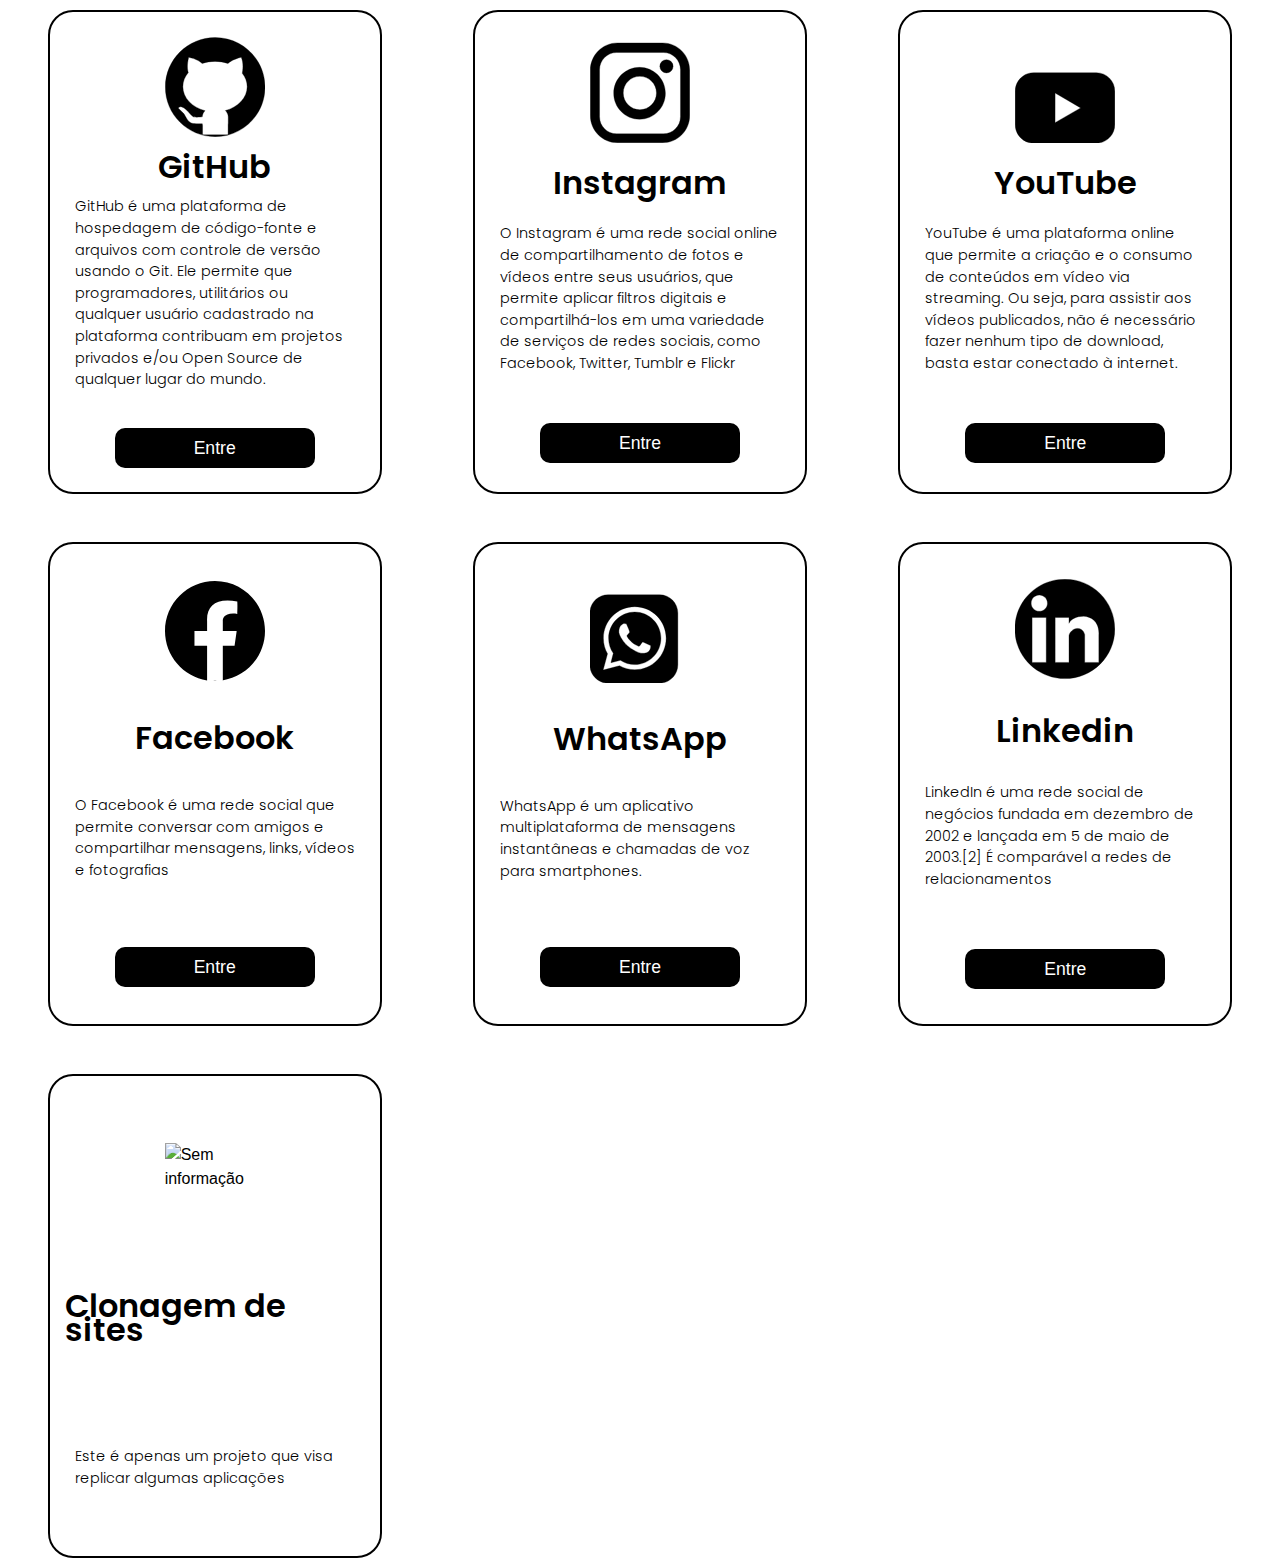
==== index.html @ 0f4bc23a "Enviando arquivos ja existentes do CARDS" ====
<!DOCTYPE html>
<html lang="pt-br">
<head>
    <meta charset="UTF-8">
    <meta http-equiv="X-UA-Compatible" content="IE=edge">
    <meta name="viewport" content="width=device-width, initial-scale=1.0">
    <title>CardDetalhes</title>
    <link rel="stylesheet" href="style.css">
</head>
<body>
    
   
        <div class="all">
            <div id="card" class="git">
                <img src="img/git_hub_logo.svg" alt="">
                <h1>GitHub</h1>
                <p>GitHub é uma plataforma de hospedagem de código-fonte e arquivos com controle de versão usando o Git. Ele permite que programadores, utilitários ou qualquer usuário cadastrado na plataforma contribuam em projetos privados e/ou Open Source de qualquer lugar do mundo. </p>
                <a href="https://github.com/github" target="_self">Entre</a>
            </div>
            <div id="card" class="instagram">
                <img src="img/instagram_logo.svg" alt="">
                <h1>Instagram</h1>
                <p>
                    O Instagram é uma rede social online de compartilhamento de fotos e vídeos entre seus usuários, que permite aplicar filtros digitais e compartilhá-los em uma variedade de serviços de redes sociais, como Facebook, Twitter, Tumblr e Flickr
                </p>
                <a href="home_page/instagram.html" target="_self">Entre</a>
            </div>
            <div id="card" class="youtube">
                <img src="img/youtube_logo.svg" alt="">
                <h1>YouTube</h1>
                <p>YouTube é uma plataforma online que permite a criação e o consumo de conteúdos em vídeo via streaming. Ou seja, para assistir aos vídeos publicados, não é necessário fazer nenhum tipo de download, basta estar conectado à internet.</p>
                <a href="home_page/youtube.html" target="_self">Entre</a>
            </div>
            <div id="card" class="facebook">
                <img src="img/facebook_logo.svg" alt="">
                <h1>Facebook</h1>
                <p>O Facebook é uma rede social que permite conversar com amigos e compartilhar mensagens, links, vídeos e fotografias</p>
                <a href="home_page/facebook.html" target="_self">Entre</a>
            </div>
            <div id="card" class="whatsapp">
                <img src="img/whatsapp_logo.svg" alt="">
                <h1>WhatsApp</h1>
                <p>WhatsApp é um aplicativo multiplataforma de mensagens instantâneas e chamadas de voz para smartphones. </p>
                <a href="https://www.whatsapp.com/?lang=pt_br" target="_self">Entre</a>
            </div>
            <div id="card" class="linkedin">
                <img src="img/linkedin_logo.svg" alt="">
                <h1>Linkedin</h1>
                <p>LinkedIn é uma rede social de negócios fundada em dezembro de 2002 e lançada em 5 de maio de 2003.[2] É comparável a redes de relacionamentos</p>
                <a href="https://br.linkedin.com/" target="_self">Entre</a>
            </div>

            <!--  -->
            <div id="card">
                <img src="#" alt="Sem informação">
                <h1>Clonagem de sites</h1>
                <p>Este é apenas um projeto que visa replicar algumas aplicações</p>
            </div>
            <!--  -->
        </div>
 
</body>
</html>
---- style.css ----
@import url('https://fonts.googleapis.com/css2?family=Poppins:wght@400;700&display=swap');


:root
{
    --coryt1    : #FF0000 ;
    --coryt2    : #282828 ;
    --coryt3    : white ;

    --corins1   : #405DE6 ;
    --corins2   : #833AB4 ;
    --corins3   : #E1306C ;
    --corins4   : #F56040 ;
    --corins5   : #FCAF45 ;

    --corgit1   : #24292e ;
    --corgit2   : #fafbfc ;
    --corgit3   : #2dba4e ;

    --corface1  : #3b5998 ;
    --corface2  : #8b9dc3 ;
    --corface3  : #ffffff ;

    --corzap1   : #075E54 ;
    --corzap2   : #128C7E ;
    --corzap3   : #25D366 ;
    --corzap4   : #34B7F1 ;

    --corlink1  : #0A66C2 ; 
    --corlink2  : #FFFFFF ;

    --tran      : 0.75s ; 

    --font1     : 'Poppins', cursive;
}

*
{
    margin: 0px;
    padding: 0px;
    font-family: Arial, Helvetica, sans-serif;
}


.all
{
    
        /* background-color: rgba(0, 0, 255, 0.315); */
        padding: 10px;
        display: grid;
        grid-template-columns: repeat(3, 1fr);
        grid-row-gap: 3em;
        grid-column-gap: 1em;
        /* margin-left: 100px; */
        justify-items: center;
}


@media screen and (max-width: 1024px)
{
    .all
    {
        background-color: rgba(255, 0, 0, 0.13);
        grid-template-columns: repeat(2, 1fr);
    }
}

@media screen and (max-width: 768px)
{
    .all
    {
        background-color: rgba(0, 128, 0, 0.233);
        
        grid-template-columns: repeat(1, 1fr);
    }
}

#card
{
    display: flex;
    flex-direction: column;
    
    justify-content: space-around;
    align-items: center;
    
    width: 300px;
    height: 450px;
    /* margin: 20px 0px; */
    padding: 15px;
    
    border: 2px solid black;
    border-radius: 25px;
    
    line-height: 1.5em;
    
    transition-duration: var(--tran);
}

#card p
{
    line-height: 1.5em;
    font-family: var(--font1);

    font-size: 0.9em;

    font-weight: 300;

    margin-left: 10px;
    margin-right: 10px;
    
}

#card h1
{
    font-family: var(--font1);
    font-weight: 600;
}

#card a
{
    margin-top: 20px;
}


img
{
    width: 100px;
    filter: drop-shadow(0 0 0 0.4em rgb(255, 0, 0));
}   

button
{
    display: flex;
    width: 200px;
    height: 40px;

    justify-content: center;
    align-items: center;

    background-color: black;
    border-radius: 10px;
}

a
{
    display: flex;
    background-color: black;
    
    
    width: 200px;
    height: 40px;
    
    align-items: center;
    justify-content: center;
    
    color: white;
    text-decoration: none;
    font-size: 1.1em;
    
    border-radius: 10px;
    transition-duration: 2s;
}

a:hover
{
    transition-duration: 1s;
    text-decoration: underline;
}

.youtube:hover
{
    background-color: var(--coryt2);
    color: white;
    transition-duration: var(--tran);
}

.youtube:hover a
{
    background-color: var(--coryt1);
    color: var(--coryt2);
    
    transition-duration: 2s;
}

.youtube a:hover, .youtube a:hover
{
    background-color: var(--coryt1);
    color: var(--coryt3);
    text-decoration: underline;
}

.instagram:hover
{
    background-color: var(--corins3);
    color: white;
    

    transition-duration: var(--tran);

}

.instagram:hover a
{
    background-color: var(--corins1);

    transition-duration: 2s;
}

.instagram:hover a:hover
{
    background-color: var(--corins2);
    color: black;
    text-decoration: underline;
}

.git:hover
{
    background-color: var(--corgit1);
    color: var(--corgit2);

}

.git:hover a
{
    background-color: var(--corgit3);
    color: var(--corgit1);
    transition-duration: var(--tran);
}

.facebook:hover
{
    background-color: var(--corface2);
    color: white;
}

.facebook:hover a
{
    background-color: var(--corface1);
}

.whatsapp:hover
{
    background-color: var(--corzap3);
    color: white;
}

.whatsapp:hover a
{
    background-color: var(--corzap1);
}

.linkedin 
{
    background-color: var(--corlink2);

}

.linkedin:hover a 
{
    background-color: var(--corlink1);
}

@media (max-width: 900px)
{
    #conteudo
    {
        flex-direction: column;
        height: 100%;
    }

    #card
    {
        width: 250px;
    }
}
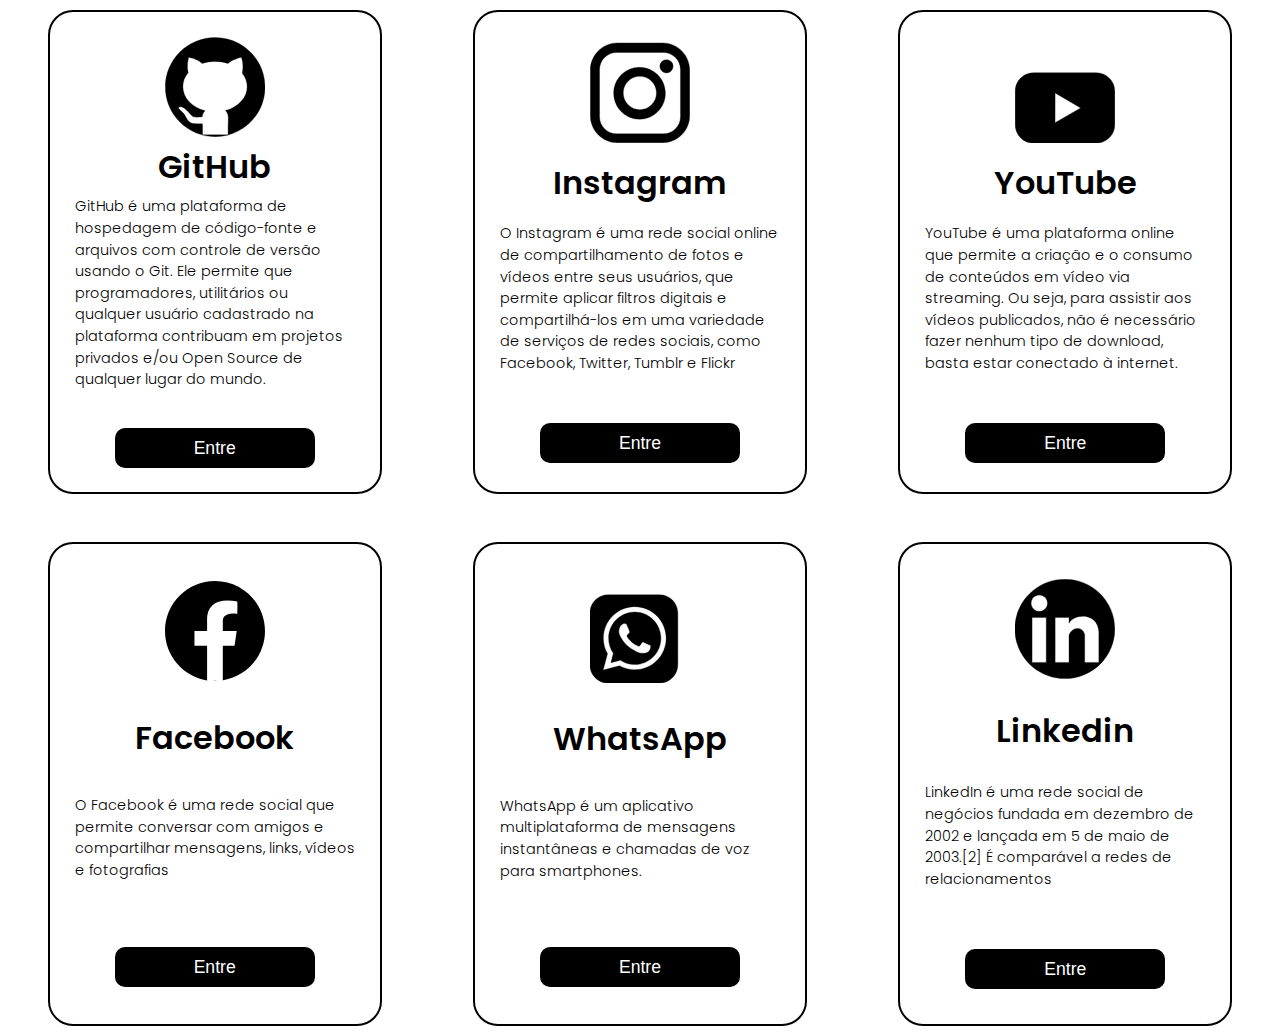
==== commit daef1823: "Adicionando arquivos" ====
--- a/index.html
+++ b/index.html
@@ -1,63 +1,56 @@
-<!DOCTYPE html>
-<html lang="pt-br">
-<head>
-    <meta charset="UTF-8">
-    <meta http-equiv="X-UA-Compatible" content="IE=edge">
-    <meta name="viewport" content="width=device-width, initial-scale=1.0">
-    <title>CardDetalhes</title>
-    <link rel="stylesheet" href="style.css">
-</head>
-<body>
-    
-   
-        <div class="all">
-            <div id="card" class="git">
-                <img src="img/git_hub_logo.svg" alt="">
-                <h1>GitHub</h1>
-                <p>GitHub é uma plataforma de hospedagem de código-fonte e arquivos com controle de versão usando o Git. Ele permite que programadores, utilitários ou qualquer usuário cadastrado na plataforma contribuam em projetos privados e/ou Open Source de qualquer lugar do mundo. </p>
-                <a href="https://github.com/github" target="_self">Entre</a>
-            </div>
-            <div id="card" class="instagram">
-                <img src="img/instagram_logo.svg" alt="">
-                <h1>Instagram</h1>
-                <p>
-                    O Instagram é uma rede social online de compartilhamento de fotos e vídeos entre seus usuários, que permite aplicar filtros digitais e compartilhá-los em uma variedade de serviços de redes sociais, como Facebook, Twitter, Tumblr e Flickr
-                </p>
-                <a href="home_page/instagram.html" target="_self">Entre</a>
-            </div>
-            <div id="card" class="youtube">
-                <img src="img/youtube_logo.svg" alt="">
-                <h1>YouTube</h1>
-                <p>YouTube é uma plataforma online que permite a criação e o consumo de conteúdos em vídeo via streaming. Ou seja, para assistir aos vídeos publicados, não é necessário fazer nenhum tipo de download, basta estar conectado à internet.</p>
-                <a href="home_page/youtube.html" target="_self">Entre</a>
-            </div>
-            <div id="card" class="facebook">
-                <img src="img/facebook_logo.svg" alt="">
-                <h1>Facebook</h1>
-                <p>O Facebook é uma rede social que permite conversar com amigos e compartilhar mensagens, links, vídeos e fotografias</p>
-                <a href="home_page/facebook.html" target="_self">Entre</a>
-            </div>
-            <div id="card" class="whatsapp">
-                <img src="img/whatsapp_logo.svg" alt="">
-                <h1>WhatsApp</h1>
-                <p>WhatsApp é um aplicativo multiplataforma de mensagens instantâneas e chamadas de voz para smartphones. </p>
-                <a href="https://www.whatsapp.com/?lang=pt_br" target="_self">Entre</a>
-            </div>
-            <div id="card" class="linkedin">
-                <img src="img/linkedin_logo.svg" alt="">
-                <h1>Linkedin</h1>
-                <p>LinkedIn é uma rede social de negócios fundada em dezembro de 2002 e lançada em 5 de maio de 2003.[2] É comparável a redes de relacionamentos</p>
-                <a href="https://br.linkedin.com/" target="_self">Entre</a>
-            </div>
-
-            <!--  -->
-            <div id="card">
-                <img src="#" alt="Sem informação">
-                <h1>Clonagem de sites</h1>
-                <p>Este é apenas um projeto que visa replicar algumas aplicações</p>
-            </div>
-            <!--  -->
-        </div>
- 
-</body>
-</html>
+<!DOCTYPE html>
+<html lang="pt-br">
+<head>
+    <meta charset="UTF-8">
+    <meta http-equiv="X-UA-Compatible" content="IE=edge">
+    <meta name="viewport" content="width=device-width, initial-scale=1.0">
+    <title>CardDetalhes</title>
+    <link rel="stylesheet" href="style.css">
+</head>
+<body>
+    
+   
+        <div class="all">
+            <div id="card" class="git">
+                <img src="img/git_hub_logo.svg" alt="">
+                <h1>GitHub</h1>
+                <p>GitHub é uma plataforma de hospedagem de código-fonte e arquivos com controle de versão usando o Git. Ele permite que programadores, utilitários ou qualquer usuário cadastrado na plataforma contribuam em projetos privados e/ou Open Source de qualquer lugar do mundo. </p>
+                <a href="https://github.com/github" target="_self">Entre</a>
+            </div>
+            <div id="card" class="instagram">
+                <img src="img/instagram_logo.svg" alt="">
+                <h1>Instagram</h1>
+                <p>
+                    O Instagram é uma rede social online de compartilhamento de fotos e vídeos entre seus usuários, que permite aplicar filtros digitais e compartilhá-los em uma variedade de serviços de redes sociais, como Facebook, Twitter, Tumblr e Flickr
+                </p>
+                <a href="home_page/instagram.html" target="_self">Entre</a>
+            </div>
+            <div id="card" class="youtube">
+                <img src="img/youtube_logo.svg" alt="">
+                <h1>YouTube</h1>
+                <p>YouTube é uma plataforma online que permite a criação e o consumo de conteúdos em vídeo via streaming. Ou seja, para assistir aos vídeos publicados, não é necessário fazer nenhum tipo de download, basta estar conectado à internet.</p>
+                <a href="home_page/youtube.html" target="_self">Entre</a>
+            </div>
+            <div id="card" class="facebook">
+                <img src="img/facebook_logo.svg" alt="">
+                <h1>Facebook</h1>
+                <p>O Facebook é uma rede social que permite conversar com amigos e compartilhar mensagens, links, vídeos e fotografias</p>
+                <a href="home_page/facebook.html" target="_self">Entre</a>
+            </div>
+            <div id="card" class="whatsapp">
+                <img src="img/whatsapp_logo.svg" alt="">
+                <h1>WhatsApp</h1>
+                <p>WhatsApp é um aplicativo multiplataforma de mensagens instantâneas e chamadas de voz para smartphones. </p>
+                <a href="https://www.whatsapp.com/?lang=pt_br" target="_self">Entre</a>
+            </div>
+            <div id="card" class="linkedin">
+                <img src="img/linkedin_logo.svg" alt="">
+                <h1>Linkedin</h1>
+                <p>LinkedIn é uma rede social de negócios fundada em dezembro de 2002 e lançada em 5 de maio de 2003.[2] É comparável a redes de relacionamentos</p>
+                <a href="https://br.linkedin.com/" target="_self">Entre</a>
+            </div>
+
+        </div>
+ 
+</body>
+</html>
--- a/style.css
+++ b/style.css
@@ -1,277 +1,276 @@
-@import url('https://fonts.googleapis.com/css2?family=Poppins:wght@400;700&display=swap');
-
-
-:root
-{
-    --coryt1    : #FF0000 ;
-    --coryt2    : #282828 ;
-    --coryt3    : white ;
-
-    --corins1   : #405DE6 ;
-    --corins2   : #833AB4 ;
-    --corins3   : #E1306C ;
-    --corins4   : #F56040 ;
-    --corins5   : #FCAF45 ;
-
-    --corgit1   : #24292e ;
-    --corgit2   : #fafbfc ;
-    --corgit3   : #2dba4e ;
-
-    --corface1  : #3b5998 ;
-    --corface2  : #8b9dc3 ;
-    --corface3  : #ffffff ;
-
-    --corzap1   : #075E54 ;
-    --corzap2   : #128C7E ;
-    --corzap3   : #25D366 ;
-    --corzap4   : #34B7F1 ;
-
-    --corlink1  : #0A66C2 ; 
-    --corlink2  : #FFFFFF ;
-
-    --tran      : 0.75s ; 
-
-    --font1     : 'Poppins', cursive;
-}
-
-*
-{
-    margin: 0px;
-    padding: 0px;
-    font-family: Arial, Helvetica, sans-serif;
-}
-
-
-.all
-{
-    
-        /* background-color: rgba(0, 0, 255, 0.315); */
-        padding: 10px;
-        display: grid;
-        grid-template-columns: repeat(3, 1fr);
-        grid-row-gap: 3em;
-        grid-column-gap: 1em;
-        /* margin-left: 100px; */
-        justify-items: center;
-}
-
-
-@media screen and (max-width: 1024px)
-{
-    .all
-    {
-        background-color: rgba(255, 0, 0, 0.13);
-        grid-template-columns: repeat(2, 1fr);
-    }
-}
-
-@media screen and (max-width: 768px)
-{
-    .all
-    {
-        background-color: rgba(0, 128, 0, 0.233);
-        
-        grid-template-columns: repeat(1, 1fr);
-    }
-}
-
-#card
-{
-    display: flex;
-    flex-direction: column;
-    
-    justify-content: space-around;
-    align-items: center;
-    
-    width: 300px;
-    height: 450px;
-    /* margin: 20px 0px; */
-    padding: 15px;
-    
-    border: 2px solid black;
-    border-radius: 25px;
-    
-    line-height: 1.5em;
-    
-    transition-duration: var(--tran);
-}
-
-#card p
-{
-    line-height: 1.5em;
-    font-family: var(--font1);
-
-    font-size: 0.9em;
-
-    font-weight: 300;
-
-    margin-left: 10px;
-    margin-right: 10px;
-    
-}
-
-#card h1
-{
-    font-family: var(--font1);
-    font-weight: 600;
-}
-
-#card a
-{
-    margin-top: 20px;
-}
-
-
-img
-{
-    width: 100px;
-    filter: drop-shadow(0 0 0 0.4em rgb(255, 0, 0));
-}   
-
-button
-{
-    display: flex;
-    width: 200px;
-    height: 40px;
-
-    justify-content: center;
-    align-items: center;
-
-    background-color: black;
-    border-radius: 10px;
-}
-
-a
-{
-    display: flex;
-    background-color: black;
-    
-    
-    width: 200px;
-    height: 40px;
-    
-    align-items: center;
-    justify-content: center;
-    
-    color: white;
-    text-decoration: none;
-    font-size: 1.1em;
-    
-    border-radius: 10px;
-    transition-duration: 2s;
-}
-
-a:hover
-{
-    transition-duration: 1s;
-    text-decoration: underline;
-}
-
-.youtube:hover
-{
-    background-color: var(--coryt2);
-    color: white;
-    transition-duration: var(--tran);
-}
-
-.youtube:hover a
-{
-    background-color: var(--coryt1);
-    color: var(--coryt2);
-    
-    transition-duration: 2s;
-}
-
-.youtube a:hover, .youtube a:hover
-{
-    background-color: var(--coryt1);
-    color: var(--coryt3);
-    text-decoration: underline;
-}
-
-.instagram:hover
-{
-    background-color: var(--corins3);
-    color: white;
-    
-
-    transition-duration: var(--tran);
-
-}
-
-.instagram:hover a
-{
-    background-color: var(--corins1);
-
-    transition-duration: 2s;
-}
-
-.instagram:hover a:hover
-{
-    background-color: var(--corins2);
-    color: black;
-    text-decoration: underline;
-}
-
-.git:hover
-{
-    background-color: var(--corgit1);
-    color: var(--corgit2);
-
-}
-
-.git:hover a
-{
-    background-color: var(--corgit3);
-    color: var(--corgit1);
-    transition-duration: var(--tran);
-}
-
-.facebook:hover
-{
-    background-color: var(--corface2);
-    color: white;
-}
-
-.facebook:hover a
-{
-    background-color: var(--corface1);
-}
-
-.whatsapp:hover
-{
-    background-color: var(--corzap3);
-    color: white;
-}
-
-.whatsapp:hover a
-{
-    background-color: var(--corzap1);
-}
-
-.linkedin 
-{
-    background-color: var(--corlink2);
-
-}
-
-.linkedin:hover a 
-{
-    background-color: var(--corlink1);
-}
-
-@media (max-width: 900px)
-{
-    #conteudo
-    {
-        flex-direction: column;
-        height: 100%;
-    }
-
-    #card
-    {
-        width: 250px;
-    }
-}
-
-
+@import url('https://fonts.googleapis.com/css2?family=Poppins:wght@400;700&display=swap');
+
+
+:root
+{
+    --coryt1    : #FF0000 ;
+    --coryt2    : #282828 ;
+    --coryt3    : white ;
+
+    --corins1   : #405DE6 ;
+    --corins2   : #833AB4 ;
+    --corins3   : #E1306C ;
+    --corins4   : #F56040 ;
+    --corins5   : #FCAF45 ;
+
+    --corgit1   : #24292e ;
+    --corgit2   : #fafbfc ;
+    --corgit3   : #2dba4e ;
+
+    --corface1  : #3b5998 ;
+    --corface2  : #8b9dc3 ;
+    --corface3  : #ffffff ;
+
+    --corzap1   : #075E54 ;
+    --corzap2   : #128C7E ;
+    --corzap3   : #25D366 ;
+    --corzap4   : #34B7F1 ;
+
+    --corlink1  : #0A66C2 ; 
+    --corlink2  : #FFFFFF ;
+
+    --tran      : 0.75s ; 
+
+    --font1     : 'Poppins', cursive;
+}
+
+*
+{
+    margin: 0px;
+    padding: 0px;
+    font-family: Arial, Helvetica, sans-serif;
+}
+
+
+.all
+{
+    
+        /* background-color: rgba(0, 0, 255, 0.315); */
+        padding: 10px;
+        display: grid;
+        grid-template-columns: repeat(3, 1fr);
+        grid-row-gap: 3em;
+        grid-column-gap: 1em;
+        /* margin-left: 100px; */
+        justify-items: center;
+}
+
+
+@media screen and (max-width: 1024px)
+{
+    .all
+    {
+        /* background-color: rgba(255, 0, 0, 0.13); */
+        grid-template-columns: repeat(2, 1fr);
+    }
+}
+
+@media screen and (max-width: 768px)
+{
+    .all
+    {
+        
+        grid-template-columns: repeat(1, 1fr);
+    }
+}
+
+#card
+{
+    display: flex;
+    flex-direction: column;
+    
+    justify-content: space-around;
+    align-items: center;
+    
+    width: 300px;
+    height: 450px;
+    /* margin: 20px 0px; */
+    padding: 15px;
+    
+    border: 2px solid black;
+    border-radius: 25px;
+    
+    line-height: 1.5em;
+    
+    transition-duration: var(--tran);
+}
+
+#card p
+{
+    line-height: 1.5em;
+    font-family: var(--font1);
+
+    font-size: 0.9em;
+
+    font-weight: 300;
+
+    margin-left: 10px;
+    margin-right: 10px;
+    
+}
+
+#card h1
+{
+    font-family: var(--font1);
+    font-weight: 600;
+}
+
+#card a
+{
+    margin-top: 20px;
+}
+
+
+img
+{
+    width: 100px;
+    filter: drop-shadow(0 0 0 0.4em rgb(255, 0, 0));
+}   
+
+button
+{
+    display: flex;
+    width: 200px;
+    height: 40px;
+
+    justify-content: center;
+    align-items: center;
+
+    background-color: black;
+    border-radius: 10px;
+}
+
+a
+{
+    display: flex;
+    background-color: black;
+    
+    
+    width: 200px;
+    height: 40px;
+    
+    align-items: center;
+    justify-content: center;
+    
+    color: white;
+    text-decoration: none;
+    font-size: 1.1em;
+    
+    border-radius: 10px;
+    transition-duration: 2s;
+}
+
+a:hover
+{
+    transition-duration: 1s;
+    text-decoration: underline;
+}
+
+.youtube:hover
+{
+    background-color: var(--coryt2);
+    color: white;
+    transition-duration: var(--tran);
+}
+
+.youtube:hover a
+{
+    background-color: var(--coryt1);
+    color: var(--coryt2);
+    
+    transition-duration: 2s;
+}
+
+.youtube a:hover, .youtube a:hover
+{
+    background-color: var(--coryt1);
+    color: var(--coryt3);
+    text-decoration: underline;
+}
+
+.instagram:hover
+{
+    background-color: var(--corins3);
+    color: white;
+    
+
+    transition-duration: var(--tran);
+
+}
+
+.instagram:hover a
+{
+    background-color: var(--corins1);
+
+    transition-duration: 2s;
+}
+
+.instagram:hover a:hover
+{
+    background-color: var(--corins2);
+    color: black;
+    text-decoration: underline;
+}
+
+.git:hover
+{
+    background-color: var(--corgit1);
+    color: var(--corgit2);
+
+}
+
+.git:hover a
+{
+    background-color: var(--corgit3);
+    color: var(--corgit1);
+    transition-duration: var(--tran);
+}
+
+.facebook:hover
+{
+    background-color: var(--corface2);
+    color: white;
+}
+
+.facebook:hover a
+{
+    background-color: var(--corface1);
+}
+
+.whatsapp:hover
+{
+    background-color: var(--corzap3);
+    color: white;
+}
+
+.whatsapp:hover a
+{
+    background-color: var(--corzap1);
+}
+
+.linkedin 
+{
+    background-color: var(--corlink2);
+
+}
+
+.linkedin:hover a 
+{
+    background-color: var(--corlink1);
+}
+
+@media (max-width: 900px)
+{
+    #conteudo
+    {
+        flex-direction: column;
+        height: 100%;
+    }
+
+    #card
+    {
+        width: 250px;
+    }
+}
+
+
